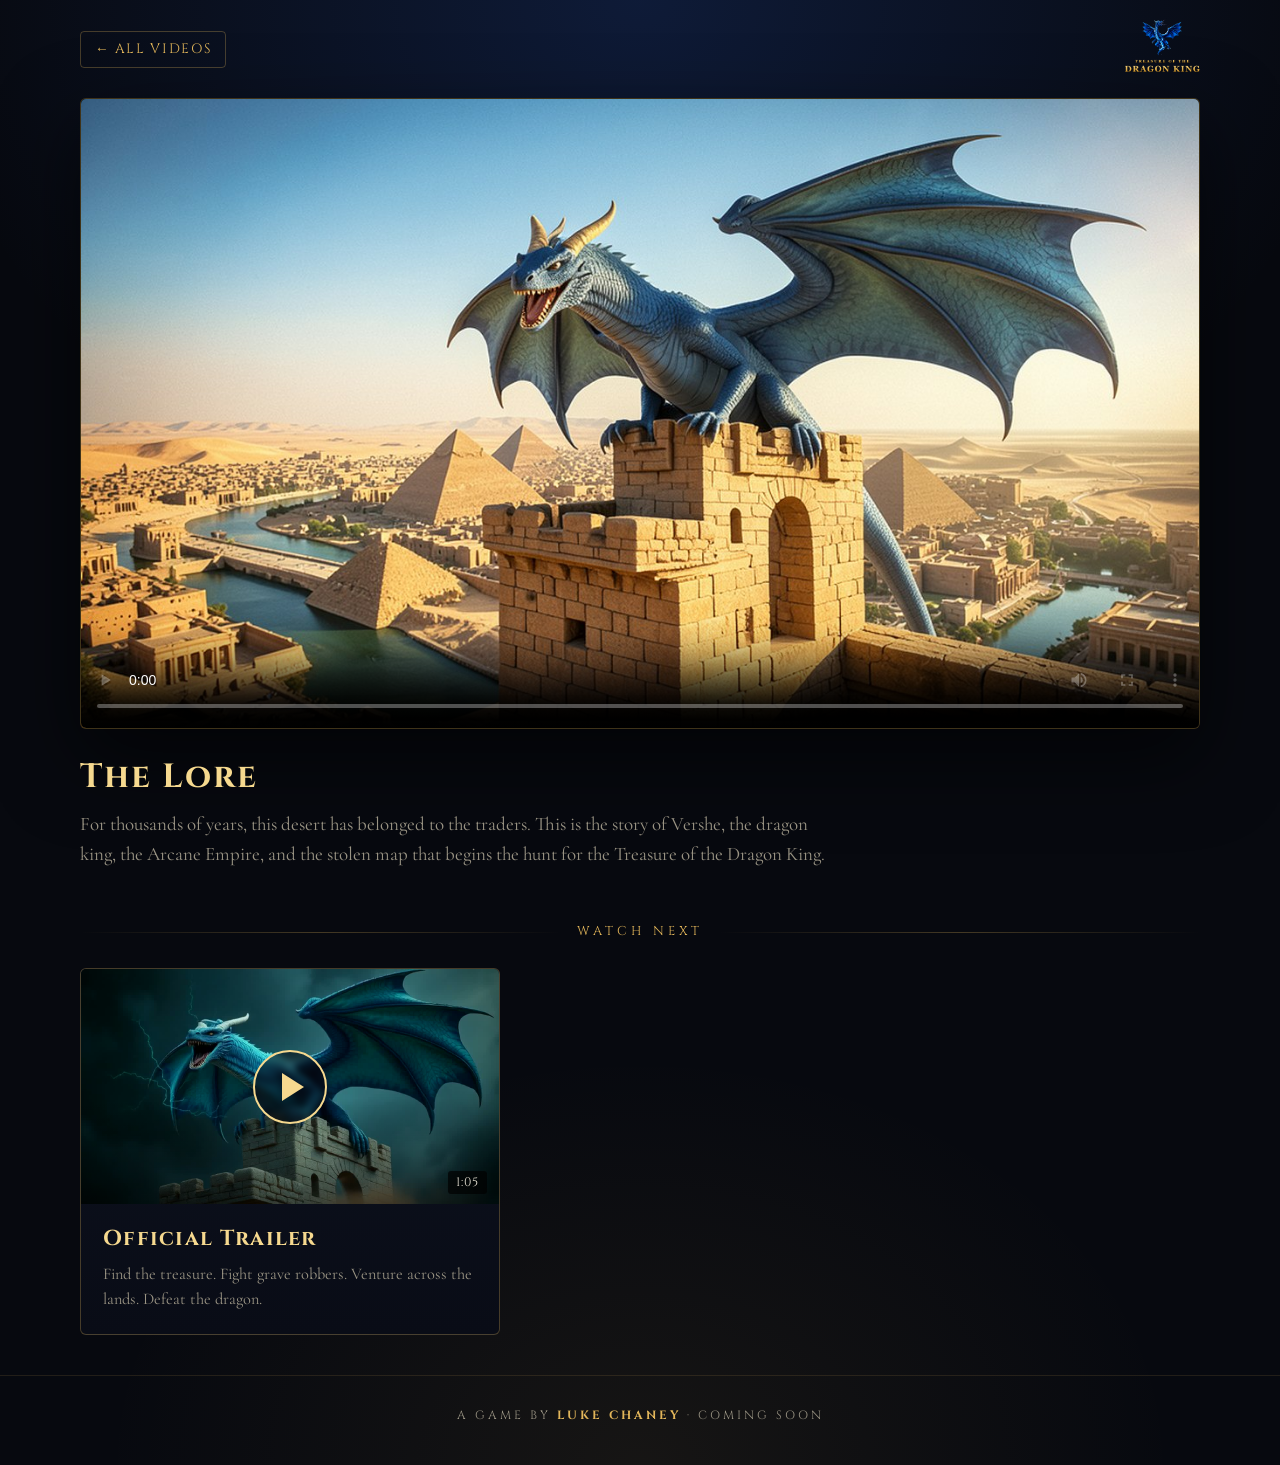
==== lore.html @ 8ff5bae0 "Trailer site: home page with the logo and two videos (official trailer, the lore), a watch page for " ====
<!doctype html>
<html lang="en">
<head>
  <meta charset="utf-8">
  <meta name="viewport" content="width=device-width, initial-scale=1">
  <link rel="icon" type="image/png" href="assets/favicon.png">
  <link rel="apple-touch-icon" href="assets/icon.png">
  <link rel="preconnect" href="https://fonts.googleapis.com">
  <link rel="preconnect" href="https://fonts.gstatic.com" crossorigin>
  <link href="https://fonts.googleapis.com/css2?family=Cinzel:wght@400;700&family=Cormorant+Garamond:ital,wght@0,500;1,500&display=swap" rel="stylesheet">
  <link rel="stylesheet" href="style.css">
  <title>The Lore · Treasure of the Dragon King</title>
  <meta name="description" content="For thousands of years, this desert has belonged to the traders. This is the story of Vershe, the dragon king, the Arcane Empire, and the stolen map that begins the hunt for the Treasure of the Dragon King.">
  <meta property="og:title" content="The Lore · Treasure of the Dragon King">
  <meta property="og:description" content="For thousands of years, this desert has belonged to the traders. This is the story of Vershe, the dragon king, the Arcane Empire, and the stolen map that begins the hunt for the Treasure of the Dragon King.">
  <meta property="og:image" content="https://lukewchaney.github.io/totdk-trailers/assets/lore-poster.jpg">
</head>
<body>
  <div class="wrap">
    <nav class="topbar">
      <a class="back" href="./">&larr; All videos</a>
      <a href="./"><img src="assets/logo.png" alt="Treasure of the Dragon King home"></a>
    </nav>
    <main>
      <div class="player">
        <video controls playsinline preload="metadata" poster="assets/lore-poster.jpg">
          <source src="video/lore.mp4" type="video/mp4">
          Your browser can't play this video. <a href="video/lore.mp4">Download it here.</a>
        </video>
      </div>
      <div class="watch-info">
        <h1>The Lore</h1>
        <p>For thousands of years, this desert has belonged to the traders. This is the story of Vershe, the dragon king, the Arcane Empire, and the stolen map that begins the hunt for the Treasure of the Dragon King.</p>
      </div>
      <section class="next">
        <div class="rule">Watch next</div>
        <a class="card" href="trailer.html">
        <div class="thumb"><img src="assets/trailer-poster.jpg" alt="The blue dragon king roaring on a castle tower"><span class="play" aria-hidden="true"></span><span class="length">1:05</span></div>
        <div class="card-body"><h2>Official Trailer</h2><p>Find the treasure. Fight grave robbers. Venture across the lands. Defeat the dragon.</p></div>
      </a>
      </section>
    </main>
  </div>
  <footer>A game by <strong>Luke Chaney</strong> &middot; Coming soon</footer>
</body>
</html>
---- style.css ----
:root {
  --bg: #07090f;
  --bg-2: #0d1220;
  --ink: #e9e4d6;
  --muted: #9a9484;
  --gold: #e2b65a;
  --gold-hi: #f6d98f;
  --gold-lo: #9c7428;
  --blue: #3f8cff;
  --line: rgba(226, 182, 90, 0.28);
}

* { box-sizing: border-box; }

html, body { margin: 0; }

body {
  min-height: 100vh;
  background:
    radial-gradient(ellipse 80% 55% at 50% 0%, rgba(40, 90, 200, 0.22), transparent 70%),
    radial-gradient(ellipse 60% 40% at 50% 100%, rgba(226, 182, 90, 0.07), transparent 70%),
    var(--bg);
  color: var(--ink);
  font-family: "Cormorant Garamond", Georgia, "Times New Roman", serif;
  font-size: 19px;
  line-height: 1.55;
  -webkit-font-smoothing: antialiased;
}

a { color: inherit; }

.wrap { width: min(1120px, 100% - 32px); margin: 0 auto; }

/* ---------- home ---------- */
.hero { text-align: center; padding: 48px 0 20px; }

.hero .logo {
  width: min(560px, 92%);
  height: auto;
  filter: drop-shadow(0 0 40px rgba(63, 140, 255, 0.25));
  animation: rise 1.4s ease-out both;
}

.tagline {
  margin: 18px auto 0;
  max-width: 640px;
  color: var(--muted);
  font-style: italic;
  font-size: 1.15rem;
  animation: rise 1.4s 0.3s ease-out both;
}

.rule {
  display: flex; align-items: center; gap: 16px;
  margin: 44px 0 26px;
  font-family: "Cinzel", Georgia, serif;
  letter-spacing: 0.32em;
  font-size: 0.8rem;
  color: var(--gold);
  text-transform: uppercase;
}
.rule::before, .rule::after { content: ""; flex: 1; height: 1px; background: linear-gradient(90deg, transparent, var(--line), transparent); }

.videos {
  display: grid;
  grid-template-columns: repeat(auto-fit, minmax(min(300px, 100%), 1fr));
  gap: 28px;
  padding-bottom: 40px;
}

.card {
  display: block;
  text-decoration: none;
  background: linear-gradient(180deg, var(--bg-2), #090c16);
  border: 1px solid var(--line);
  border-radius: 6px;
  overflow: hidden;
  transition: transform 0.25s ease, border-color 0.25s ease, box-shadow 0.25s ease;
  animation: rise 1.2s ease-out both;
}
.card:nth-child(2) { animation-delay: 0.15s; }
.card:hover, .card:focus-visible {
  transform: translateY(-4px);
  border-color: var(--gold);
  box-shadow: 0 18px 50px rgba(0, 0, 0, 0.55), 0 0 0 1px rgba(226, 182, 90, 0.35);
  outline: none;
}

.thumb { position: relative; aspect-ratio: 16 / 9; overflow: hidden; background: #000; }
.thumb img { width: 100%; height: 100%; object-fit: cover; display: block; transition: transform 0.6s ease; }
.card:hover .thumb img { transform: scale(1.04); }
.thumb::after { content: ""; position: absolute; inset: 0; background: linear-gradient(180deg, transparent 55%, rgba(0, 0, 0, 0.55)); }

.play {
  position: absolute; left: 50%; top: 50%; z-index: 1;
  width: 74px; height: 74px; margin: -37px 0 0 -37px;
  border-radius: 50%;
  border: 2px solid var(--gold-hi);
  background: rgba(7, 9, 15, 0.55);
  backdrop-filter: blur(3px);
  display: grid; place-items: center;
  transition: background 0.25s ease, transform 0.25s ease;
}
.play::before {
  content: ""; margin-left: 6px;
  border-left: 22px solid var(--gold-hi);
  border-top: 14px solid transparent; border-bottom: 14px solid transparent;
}
.card:hover .play { background: rgba(226, 182, 90, 0.25); transform: scale(1.08); }

.length {
  position: absolute; right: 12px; bottom: 10px; z-index: 1;
  font-family: "Cinzel", Georgia, serif; font-size: 0.78rem; letter-spacing: 0.08em;
  background: rgba(0, 0, 0, 0.7); padding: 2px 8px; border-radius: 3px;
}

.card-body { padding: 18px 22px 22px; }
.card h2 {
  margin: 0 0 6px;
  font-family: "Cinzel", Georgia, serif; font-weight: 700;
  font-size: 1.35rem; letter-spacing: 0.06em;
  color: var(--gold-hi);
}
.card p { margin: 0; color: var(--muted); font-size: 1.02rem; }

footer {
  text-align: center; color: var(--muted);
  font-family: "Cinzel", Georgia, serif; font-size: 0.75rem; letter-spacing: 0.25em; text-transform: uppercase;
  padding: 30px 0 40px; border-top: 1px solid rgba(226, 182, 90, 0.12);
}
footer strong { color: var(--gold); font-weight: 700; }

/* ---------- watch pages ---------- */
.topbar {
  display: flex; align-items: center; justify-content: space-between; gap: 16px;
  padding: 18px 0;
}
.back {
  font-family: "Cinzel", Georgia, serif; font-size: 0.85rem; letter-spacing: 0.12em; text-transform: uppercase;
  text-decoration: none; color: var(--gold);
  border: 1px solid var(--line); border-radius: 4px; padding: 7px 14px;
  transition: border-color 0.2s ease, background 0.2s ease;
}
.back:hover, .back:focus-visible { border-color: var(--gold); background: rgba(226, 182, 90, 0.08); outline: none; }
.topbar img { height: 54px; width: auto; }

.player {
  background: #000;
  border: 1px solid var(--line);
  border-radius: 6px;
  overflow: hidden;
  box-shadow: 0 30px 80px rgba(0, 0, 0, 0.6);
}
.player video { display: block; width: 100%; height: auto; aspect-ratio: 16 / 9; background: #000; }

.watch-info { padding: 22px 0 10px; }
.watch-info h1 {
  margin: 0 0 6px;
  font-family: "Cinzel", Georgia, serif; font-weight: 700;
  font-size: clamp(1.4rem, 4vw, 2.1rem); letter-spacing: 0.06em; color: var(--gold-hi);
}
.watch-info p { margin: 0; color: var(--muted); max-width: 760px; }

.next { margin: 34px 0 40px; }
.next .card { max-width: 420px; }

@keyframes rise { from { opacity: 0; transform: translateY(14px); } to { opacity: 1; transform: none; } }

@media (max-width: 600px) {
  body { font-size: 17px; }
  .hero { padding-top: 28px; }
  .topbar img { height: 40px; }
  .play { width: 60px; height: 60px; margin: -30px 0 0 -30px; }
}

@media (prefers-reduced-motion: reduce) {
  * { animation: none !important; transition: none !important; }
}
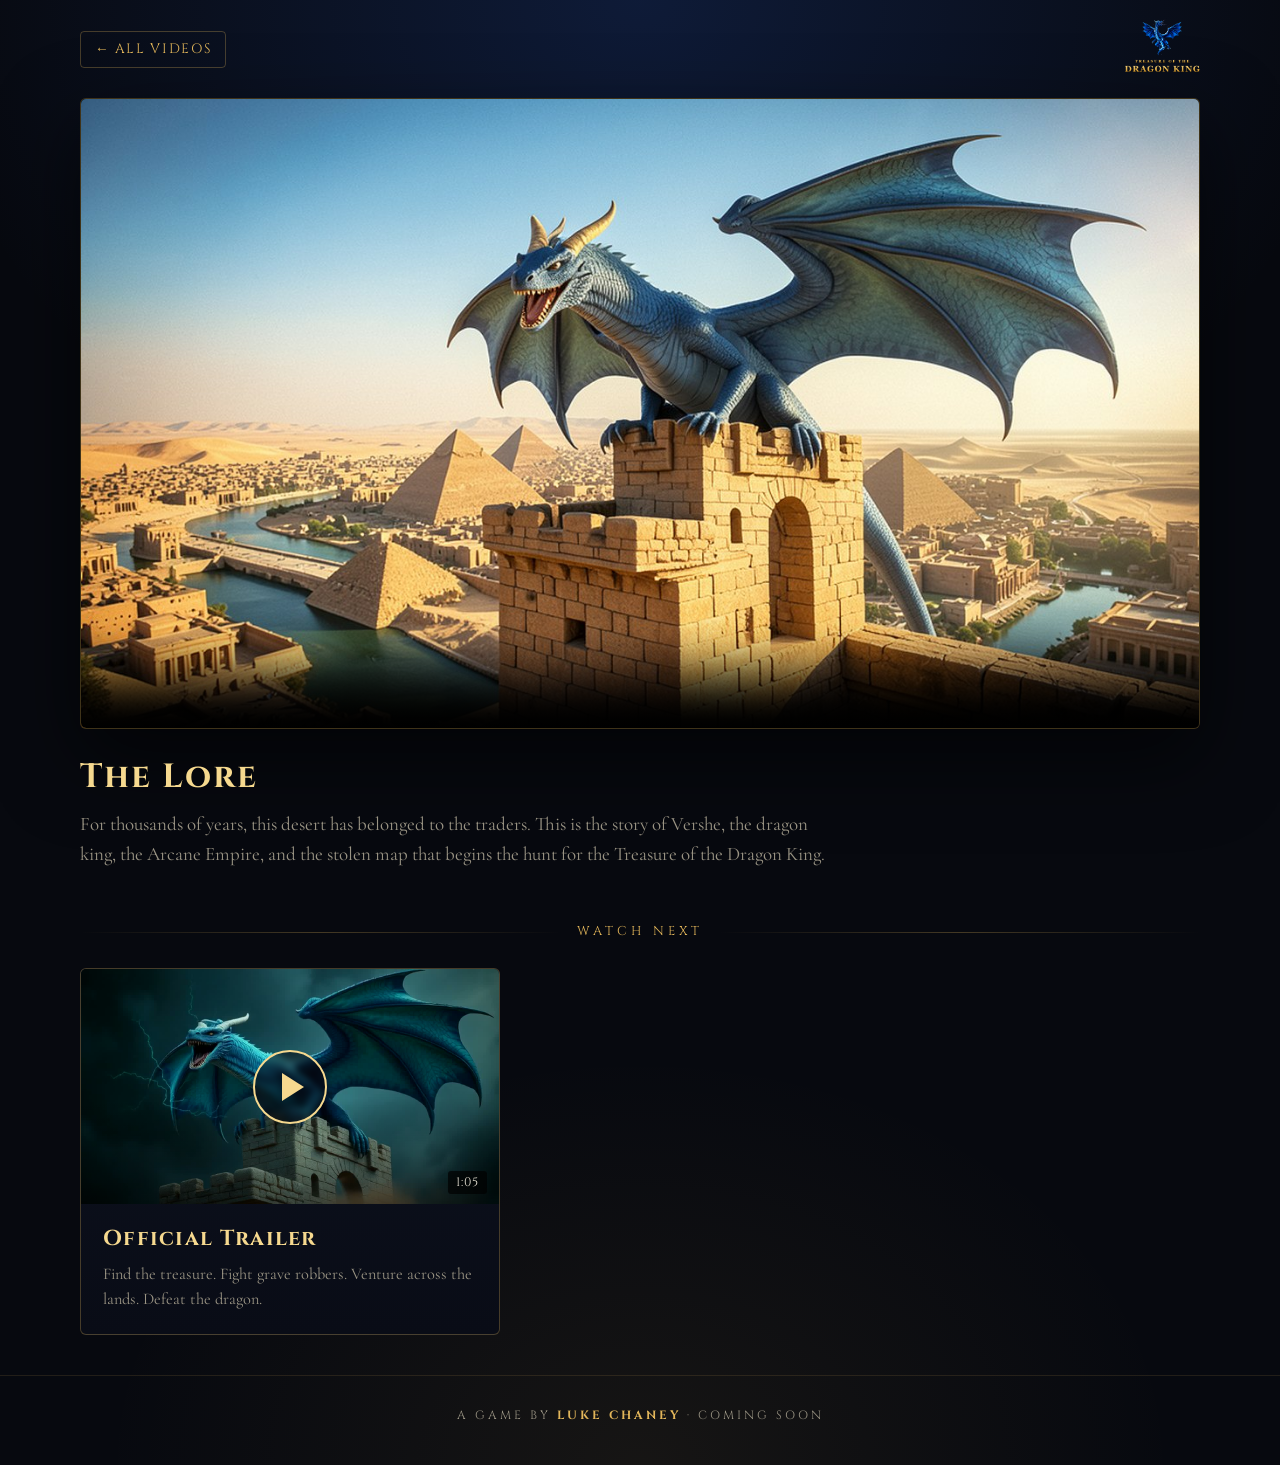
==== commit 82dd2a9b: "Lore video v2: smoother chase (fixed clips, whip-blur cuts, dissolves in the poisoned POV) Co-Author" ====
--- a/lore.html
+++ b/lore.html
@@ -24,8 +24,8 @@
     <main>
       <div class="player">
         <video controls playsinline preload="metadata" poster="assets/lore-poster.jpg">
-          <source src="video/lore.mp4" type="video/mp4">
-          Your browser can't play this video. <a href="video/lore.mp4">Download it here.</a>
+          <source src="video/lore.mp4?v=v2" type="video/mp4">
+          Your browser can't play this video. <a href="video/lore.mp4?v=v2">Download it here.</a>
         </video>
       </div>
       <div class="watch-info">
